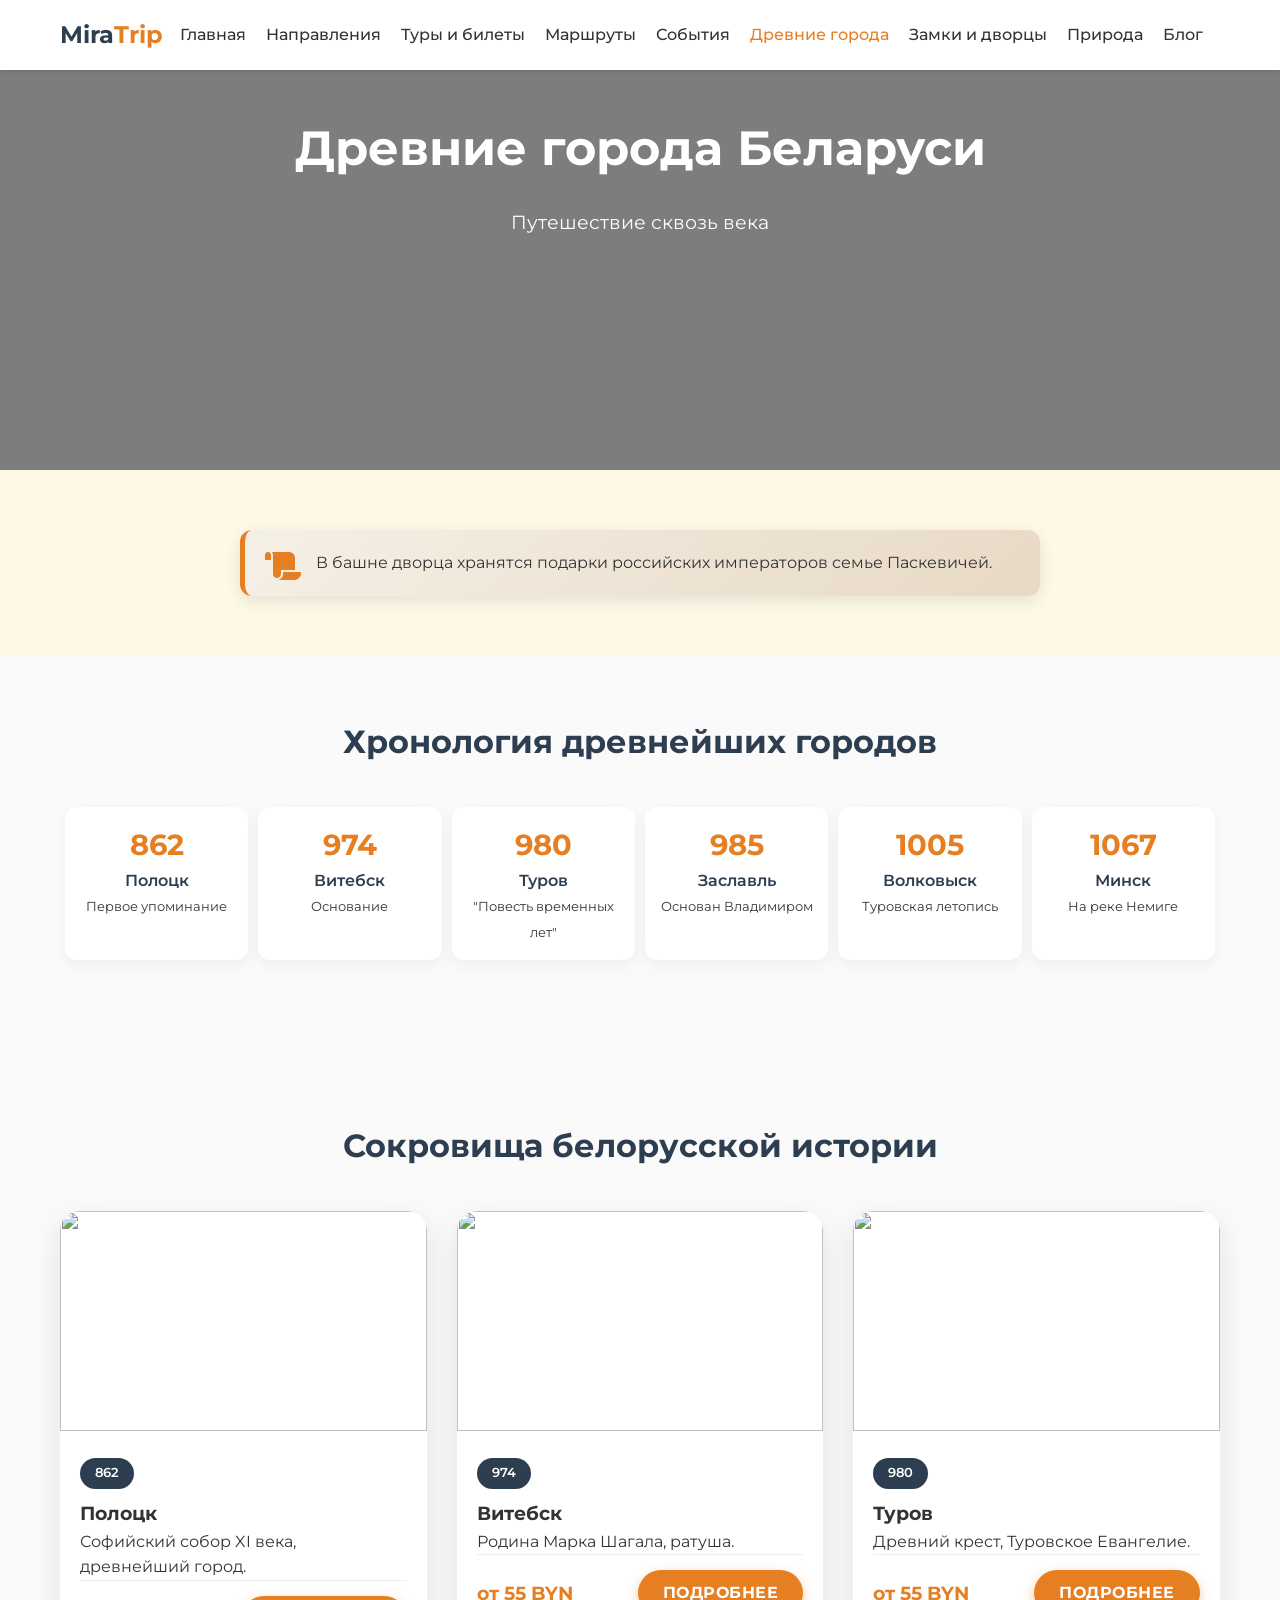
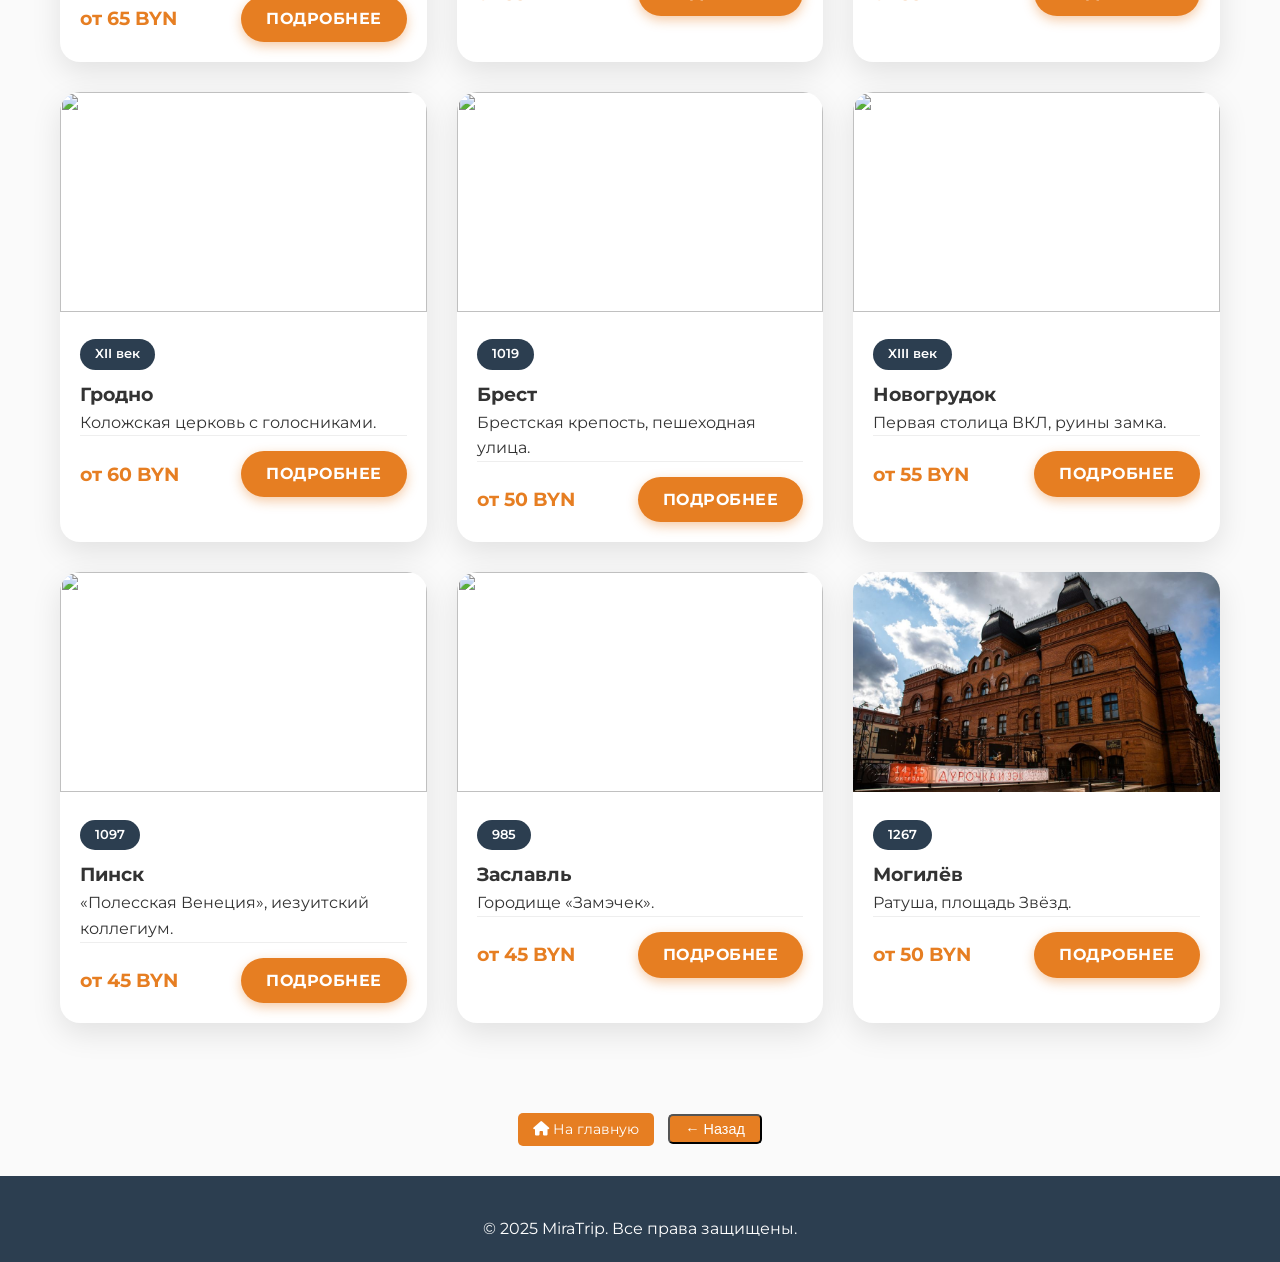
==== pages/ancient-cities.html @ 8f128252 "2 Запуск" ====
<!DOCTYPE html>
<html lang="ru">
<head>
    <meta charset="UTF-8">
    <meta name="viewport" content="width=device-width, initial-scale=1.0">
    <title>Древние города Беларуси | MiraTrip</title>
    <link rel="preconnect" href="https://fonts.googleapis.com">
    <link rel="preconnect" href="https://fonts.gstatic.com" crossorigin>
    <link href="https://fonts.googleapis.com/css2?family=Montserrat:wght@300;400;500;600;700&display=swap" rel="stylesheet">
    <link rel="stylesheet" href="https://cdnjs.cloudflare.com/ajax/libs/font-awesome/6.0.0-beta3/css/all.min.css">
    <link rel="stylesheet" href="../css/style.css">
    <style>
        .century-badge { display: inline-block; background: #2c3e50; color: #fff; padding: 5px 15px; border-radius: 30px; font-size: 0.8rem; font-weight: 600; margin-bottom: 10px; }
        .timeline { display: flex; flex-wrap: wrap; justify-content: space-between; margin: 40px 0; }
        .timeline-item { flex: 1; min-width: 150px; text-align: center; padding: 15px; background: #fff; border-radius: 12px; box-shadow: 0 5px 15px rgba(0,0,0,0.05); margin: 0 5px; }
        .timeline-year { font-size: 1.8rem; font-weight: 700; color: #e67e22; }
        .timeline-city { font-weight: 600; color: #2c3e50; }
        @media (max-width: 768px) { .timeline-item { margin-bottom: 10px; } }
    </style>
</head>
<body>
    <header class="header">
        <div class="container">
            <div class="header__inner">
                <div class="logo">Mira<span>Trip</span></div>
                <nav class="nav">
                    <ul class="nav__list">
                        <li><a href="../index.html" class="nav__link">Главная</a></li>
                        <li><a href="destinations.html" class="nav__link">Направления</a></li>
                        <li><a href="tours.html" class="nav__link">Туры и билеты</a></li>
                        <li><a href="routes.html" class="nav__link">Маршруты</a></li>
                        <li><a href="events.html" class="nav__link">События</a></li>
                        <li><a href="ancient-cities.html" class="nav__link active">Древние города</a></li>
                        <li><a href="castles.html" class="nav__link">Замки и дворцы</a></li>
                        <li><a href="nature.html" class="nav__link">Природа</a></li>
                        <li><a href="../blog.html" class="nav__link">Блог</a></li>
                    </ul>
                </nav>
                <div class="header__actions">
                    <button class="burger" id="burger">
                        <span></span><span></span><span></span>
                    </button>
                </div>
            </div>
        </div>
    </header>

    <section class="hero" style="background: linear-gradient(rgba(0,0,0,0.5), rgba(0,0,0,0.5)), url('../images/ancient-hero.jpg'); background-size: cover; height: 400px;">
        <div class="container">
            <div class="hero__content">
                <h1 class="hero__title">Древние города Беларуси</h1>
                <p class="hero__subtitle">Путешествие сквозь века</p>
            </div>
        </div>
    </section>

    <section class="section" style="background: #fef9e7;">
        <div class="container">
            <div class="fact-block" style="max-width: 800px; margin: 0 auto;">
                <i class="fas fa-scroll"></i>
                <p class="fact-text">Загрузка интересного факта...</p>
            </div>
        </div>
    </section>

    <section class="section">
        <div class="container">
            <h2 class="section__title">Хронология древнейших городов</h2>
            <div class="timeline">
                <div class="timeline-item"><div class="timeline-year">862</div><div class="timeline-city">Полоцк</div><small>Первое упоминание</small></div>
                <div class="timeline-item"><div class="timeline-year">974</div><div class="timeline-city">Витебск</div><small>Основание</small></div>
                <div class="timeline-item"><div class="timeline-year">980</div><div class="timeline-city">Туров</div><small>"Повесть временных лет"</small></div>
                <div class="timeline-item"><div class="timeline-year">985</div><div class="timeline-city">Заславль</div><small>Основан Владимиром</small></div>
                <div class="timeline-item"><div class="timeline-year">1005</div><div class="timeline-city">Волковыск</div><small>Туровская летопись</small></div>
                <div class="timeline-item"><div class="timeline-year">1067</div><div class="timeline-city">Минск</div><small>На реке Немиге</small></div>
            </div>
        </div>
    </section>

    <section class="section">
        <div class="container">
            <h2 class="section__title">Сокровища белорусской истории</h2>
            <div class="cards-grid">
                <div class="destination-card"><img src="../images/polotsk.jpg" class="card-img"><div class="card-content"><span class="century-badge">862</span><h3>Полоцк</h3><p>Софийский собор XI века, древнейший город.</p><div class="card-footer"><span class="card-price">от 65 BYN</span><a href="#" class="card-btn">Подробнее</a></div></div></div>
                <div class="destination-card"><img src="../images/vitebsk.jpg" class="card-img"><div class="card-content"><span class="century-badge">974</span><h3>Витебск</h3><p>Родина Марка Шагала, ратуша.</p><div class="card-footer"><span class="card-price">от 55 BYN</span><a href="#" class="card-btn">Подробнее</a></div></div></div>
                <div class="destination-card"><img src="../images/turov.jpg" class="card-img"><div class="card-content"><span class="century-badge">980</span><h3>Туров</h3><p>Древний крест, Туровское Евангелие.</p><div class="card-footer"><span class="card-price">от 55 BYN</span><a href="#" class="card-btn">Подробнее</a></div></div></div>
                <div class="destination-card"><img src="../images/grodno.jpg" class="card-img"><div class="card-content"><span class="century-badge">XII век</span><h3>Гродно</h3><p>Коложская церковь с голосниками.</p><div class="card-footer"><span class="card-price">от 60 BYN</span><a href="#" class="card-btn">Подробнее</a></div></div></div>
                <div class="destination-card"><img src="../images/brest.jpg" class="card-img"><div class="card-content"><span class="century-badge">1019</span><h3>Брест</h3><p>Брестская крепость, пешеходная улица.</p><div class="card-footer"><span class="card-price">от 50 BYN</span><a href="#" class="card-btn">Подробнее</a></div></div></div>
                <div class="destination-card"><img src="../images/novogrudok.jpg" class="card-img"><div class="card-content"><span class="century-badge">XIII век</span><h3>Новогрудок</h3><p>Первая столица ВКЛ, руины замка.</p><div class="card-footer"><span class="card-price">от 55 BYN</span><a href="#" class="card-btn">Подробнее</a></div></div></div>
                <div class="destination-card"><img src="../images/pinsk.jpg" class="card-img"><div class="card-content"><span class="century-badge">1097</span><h3>Пинск</h3><p>«Полесская Венеция», иезуитский коллегиум.</p><div class="card-footer"><span class="card-price">от 45 BYN</span><a href="#" class="card-btn">Подробнее</a></div></div></div>
                <div class="destination-card"><img src="../images/zaslavl.jpg" class="card-img"><div class="card-content"><span class="century-badge">985</span><h3>Заславль</h3><p>Городище «Замэчек».</p><div class="card-footer"><span class="card-price">от 45 BYN</span><a href="#" class="card-btn">Подробнее</a></div></div></div>
                <div class="destination-card"><img src="../images/mogilev.jpg" class="card-img"><div class="card-content"><span class="century-badge">1267</span><h3>Могилёв</h3><p>Ратуша, площадь Звёзд.</p><div class="card-footer"><span class="card-price">от 50 BYN</span><a href="#" class="card-btn">Подробнее</a></div></div></div>
            </div>
        </div>
    </section>

    <div class="back-nav">
        <a href="../index.html" class="btn btn--small"><i class="fas fa-home"></i> На главную</a>
        <button onclick="history.back()" class="btn btn--small">← Назад</button>
    </div>

    <footer class="footer">
        <div class="container">
            <p>© 2025 MiraTrip. Все права защищены.</p>
        </div>
    </footer>

    <script src="../js/main.js"></script>
</body>
</html>
---- css/style.css ----
* {
    margin: 0;
    padding: 0;
    box-sizing: border-box;
}

body {
    font-family: 'Montserrat', sans-serif;
    background: #fafafa;
    color: #333;
    line-height: 1.6;
}

.container {
    max-width: 1200px;
    margin: 0 auto;
    padding: 0 20px;
}

/* Шапка */
.header {
    background: #fff;
    box-shadow: 0 2px 5px rgba(0,0,0,0.1);
    position: sticky;
    top: 0;
    z-index: 100;
}

.header__inner {
    display: flex;
    align-items: center;
    justify-content: space-between;
    height: 70px;
}

.logo {
    position: relative;
    cursor: pointer;
    user-select: none;
    font-size: 1.5rem;
    font-weight: bold;
    color: #2c3e50;
    display: inline-block;
}
.logo span {
    color: #e67e22;
}

.logo.clicked::after {
    content: '\f072';
    font-family: 'Font Awesome 6 Free';
    font-weight: 900;
    position: absolute;
    left: 0;
    top: 50%;
    transform: translateY(-50%);
    color: #e67e22;
    font-size: 1.8rem;
    animation: flyThrough 2s ease-in-out forwards;
    pointer-events: none;
    z-index: 10;
}

@keyframes flyThrough {
    0% { left: 0; transform: translateY(-50%) scale(0); opacity: 0; }
    10% { transform: translateY(-50%) scale(1); opacity: 1; }
    90% { transform: translateY(-50%) scale(1); opacity: 1; }
    100% { left: 100%; transform: translateY(-50%) translateX(-100%) scale(0); opacity: 0; }
}

.nav__list {
    display: flex;
    list-style: none;
    gap: 20px;
}

.nav__link {
    text-decoration: none;
    color: #333;
    font-weight: 500;
    transition: color 0.3s;
}
.nav__link:hover,
.nav__link.active {
    color: #e67e22;
}

.burger {
    display: none;
    flex-direction: column;
    background: none;
    border: none;
    cursor: pointer;
}
.burger span {
    width: 25px;
    height: 3px;
    background: #333;
    margin: 3px 0;
}

.btn {
    display: inline-block;
    background: #e67e22;
    color: #fff;
    padding: 10px 20px;
    text-decoration: none;
    border-radius: 5px;
    transition: background 0.3s;
}
.btn:hover {
    background: #d35400;
}
.btn--small {
    padding: 5px 15px;
    font-size: 0.9rem;
}

/* Hero */
.hero__slider {
    min-height: 500px;
    height: auto;
    background-size: cover;
    background-position: center;
    display: flex;
    align-items: center;
    position: relative;
}
.hero__slider::before {
    content: '';
    position: absolute;
    top: 0;
    left: 0;
    width: 100%;
    height: 100%;
    background: rgba(0,0,0,0.3);
}
.hero__content {
    position: relative;
    z-index: 1;
    padding: 40px 20px;
    text-align: center;
    color: #fff;
}
.hero__title {
    font-family: 'Playfair Display', 'Montserrat', serif;
    font-size: 3rem;
    margin-bottom: 20px;
    font-weight: 700;
    color: #fff;
}
.hero__subtitle {
    font-size: 1.2rem;
    margin-bottom: 30px;
    color: #fff;
}

/* Форма поиска и подсказки */
.search-container {
    position: relative;
    max-width: 600px;
    margin: 0 auto;
}
.search-form {
    display: flex;
    flex-wrap: wrap;
    gap: 10px;
    justify-content: center;
}
.search-form__input {
    flex: 1 1 200px;
    padding: 12px 15px;
    border: none;
    border-radius: 5px;
    font-size: 1rem;
    outline: none;
    width: 100%;
}
.search-form__btn {
    padding: 12px 25px;
    background: #e67e22;
    color: #fff;
    border: none;
    border-radius: 5px;
    cursor: pointer;
    font-weight: 600;
    transition: background 0.3s;
    white-space: nowrap;
}
.search-form__btn:hover {
    background: #d35400;
}
.suggestions-box {
    position: absolute;
    top: 100%;
    left: 0;
    right: 0;
    background: white;
    border: 1px solid #ddd;
    border-radius: 0 0 5px 5px;
    box-shadow: 0 4px 8px rgba(0,0,0,0.1);
    z-index: 1000;
    max-height: 250px;
    overflow-y: auto;
    display: none;
}
.suggestions-box div {
    padding: 8px 12px;
    cursor: pointer;
    color: #333;
    font-size: 0.9rem;
    transition: background 0.2s;
    border-bottom: 1px solid #f0f0f0;
}
.suggestions-box div:last-child {
    border-bottom: none;
}
.suggestions-box div:hover {
    background: #e67e22;
    color: white;
}

/* Секции */
.section {
    padding: 60px 0;
}
.section--offers {
    background: #f9f9f9;
}
.section__title {
    text-align: center;
    margin-bottom: 40px;
    font-size: 2rem;
    color: #2c3e50;
}
.section__title span {
    color: #e67e22;
}
.price-note {
    font-size: 0.9rem;
    color: #7f8c8d;
    text-align: center;
    margin-top: 20px;
}

/* Сетка карточек */
.cards-grid {
    display: grid;
    grid-template-columns: repeat(auto-fit, minmax(300px, 1fr));
    gap: 30px;
    margin-top: 40px;
}

.destination-card {
    background: #fff;
    border-radius: 20px;
    overflow: hidden;
    box-shadow: 0 10px 30px rgba(0,0,0,0.1);
    transition: transform 0.3s ease, box-shadow 0.3s ease;
    text-decoration: none;
    color: inherit;
    display: block;
}
.destination-card:hover {
    transform: translateY(-10px);
    box-shadow: 0 20px 40px rgba(0,0,0,0.2);
}
.card-img {
    width: 100%;
    height: 220px;
    object-fit: cover;
    transition: transform 0.5s ease;
}
.destination-card:hover .card-img {
    transform: scale(1.05);
}
.card-content {
    padding: 20px;
}
.card-title {
    font-size: 1.5rem;
    font-weight: 600;
    margin-bottom: 8px;
    color: #2c3e50;
}
.card-location {
    display: flex;
    align-items: center;
    gap: 5px;
    color: #7f8c8d;
    font-size: 0.9rem;
    margin-bottom: 12px;
}
.card-location i {
    color: #e67e22;
}
.card-desc {
    color: #555;
    font-size: 0.95rem;
    margin-bottom: 15px;
}
.card-footer {
    display: flex;
    justify-content: space-between;
    align-items: center;
    border-top: 1px solid #eee;
    padding-top: 15px;
}
.card-price {
    font-weight: 700;
    color: #e67e22;
    font-size: 1.2rem;
}
.card-btn {
    background: #e67e22;
    color: #fff;
    padding: 8px 20px;
    border-radius: 30px;
    transition: background 0.3s;
    text-decoration: none;
    display: inline-block;
}
.card-btn:hover {
    background: #d35400;
}

/* Карточка тура / спецпредложения (Tour Card) */
.tour-card {
    background: linear-gradient(145deg, #ffffff, #f5f5f5);
    border-radius: 24px;
    padding: 20px;
    box-shadow: 0 15px 35px rgba(0,0,0,0.1);
    transition: all 0.3s ease;
    position: relative;
    overflow: hidden;
}
.tour-card::before {
    content: '';
    position: absolute;
    top: 0;
    left: 0;
    width: 100%;
    height: 5px;
    background: linear-gradient(90deg, #e67e22, #f39c12);
}
.tour-card:hover {
    transform: scale(1.02);
    box-shadow: 0 25px 50px rgba(230,126,34,0.2);
}
.tour-badge {
    position: absolute;
    top: 20px;
    right: 20px;
    background: #e67e22;
    color: #fff;
    padding: 5px 15px;
    border-radius: 30px;
    font-size: 0.8rem;
    font-weight: 600;
    text-transform: uppercase;
}
.tour-img {
    width: 100%;
    height: 180px;
    object-fit: cover;
    border-radius: 16px;
    margin-bottom: 15px;
}
.tour-title {
    font-size: 1.3rem;
    font-weight: 600;
    margin-bottom: 10px;
    color: #2c3e50;
    padding-right: 60px;
}
.tour-meta {
    display: flex;
    gap: 15px;
    margin-bottom: 15px;
    color: #7f8c8d;
    font-size: 0.9rem;
    flex-wrap: wrap;
}
.tour-meta i {
    color: #e67e22;
    margin-right: 5px;
}
.tour-price-block {
    display: flex;
    align-items: baseline;
    gap: 10px;
    margin-bottom: 20px;
    flex-wrap: wrap;
}
.tour-price-old {
    color: #bdc3c7;
    text-decoration: line-through;
    font-size: 1rem;
}
.tour-price-new {
    color: #e67e22;
    font-size: 1.8rem;
    font-weight: 700;
    line-height: 1;
}
.tour-price-new small {
    font-size: 0.9rem;
    font-weight: 400;
    color: #7f8c8d;
}
.tour-btn {
    display: block;
    width: 100%;
    background: #2c3e50;
    color: #fff;
    text-align: center;
    padding: 12px;
    border-radius: 12px;
    text-decoration: none;
    font-weight: 600;
    transition: background 0.3s;
}
.tour-btn:hover {
    background: #1a2632;
}

/* Карточка события (Event Card) */
.event-card {
    display: flex;
    align-items: center;
    background: #fff;
    border-radius: 16px;
    padding: 20px;
    margin-bottom: 15px;
    box-shadow: 0 5px 20px rgba(0,0,0,0.05);
    transition: box-shadow 0.3s;
    border-left: 5px solid #e67e22;
}
.event-card:hover {
    box-shadow: 0 10px 30px rgba(230,126,34,0.15);
}
.event-date {
    background: #e67e22;
    color: #fff;
    min-width: 80px;
    height: 80px;
    border-radius: 12px;
    display: flex;
    flex-direction: column;
    align-items: center;
    justify-content: center;
    margin-right: 20px;
    font-weight: 700;
    line-height: 1.2;
    text-transform: uppercase;
}
.event-date .day {
    font-size: 2rem;
}
.event-date .month {
    font-size: 1rem;
    opacity: 0.9;
}
.event-info {
    flex: 1;
}
.event-info h4 {
    font-size: 1.2rem;
    margin-bottom: 5px;
    color: #2c3e50;
}
.event-info p {
    color: #7f8c8d;
    font-size: 0.9rem;
    margin-bottom: 5px;
}
.event-info p i {
    color: #e67e22;
    width: 20px;
}
.event-link {
    color: #e67e22;
    text-decoration: none;
    font-weight: 600;
    display: inline-flex;
    align-items: center;
    gap: 5px;
    transition: gap 0.3s;
}
.event-link:hover {
    gap: 10px;
}

/* Блок фактов */
.fact-block {
    background: linear-gradient(135deg, #f5f0e6, #e8d9c5);
    border-left: 5px solid #e67e22;
    padding: 20px;
    border-radius: 12px;
    margin: 20px 0;
    box-shadow: 0 5px 15px rgba(0,0,0,0.1);
    transition: opacity 0.5s;
}
.fact-block i {
    color: #e67e22;
    font-size: 2rem;
    margin-right: 15px;
    float: left;
}
.fact-block.fade-out { opacity: 0; }
.fact-block.fade-in { opacity: 1; }

/* Слайдер (Swiper) */
.swiper {
    width: 100%;
    height: 400px;
    border-radius: 20px;
    overflow: hidden;
    box-shadow: 0 15px 35px rgba(0,0,0,0.1);
}
.swiper-slide img {
    width: 100%;
    height: 100%;
    object-fit: cover;
}
.swiper-pagination-bullet-active {
    background: #e67e22;
}
.swiper-button-next, .swiper-button-prev {
    color: #e67e22;
}

/* НОВЫЙ БЛОК: Отзывы */
.testimonials-grid {
    display: grid;
    grid-template-columns: repeat(auto-fit, minmax(280px, 1fr));
    gap: 30px;
    margin-top: 30px;
}
.testimonial-card {
    background: #fff;
    border-radius: 20px;
    padding: 30px 20px;
    box-shadow: 0 10px 30px rgba(0,0,0,0.1);
    transition: transform 0.3s, box-shadow 0.3s;
}
.testimonial-card:hover {
    transform: translateY(-5px);
    box-shadow: 0 20px 40px rgba(0,0,0,0.15);
}
.testimonial-content {
    position: relative;
    margin-bottom: 20px;
}
.testimonial-content i {
    color: #e67e22;
    font-size: 2rem;
    opacity: 0.3;
    position: absolute;
    top: -10px;
    left: -10px;
}
.testimonial-content p {
    font-style: italic;
    color: #555;
    line-height: 1.6;
    padding-left: 20px;
}
.testimonial-author span {
    font-weight: 600;
    color: #2c3e50;
    display: block;
    text-align: right;
}

/* НОВЫЙ БЛОК: Преимущества */
.benefits-grid {
    display: grid;
    grid-template-columns: repeat(auto-fit, minmax(240px, 1fr));
    gap: 30px;
    margin-top: 30px;
}
.benefit-card {
    background: #fff;
    border-radius: 20px;
    padding: 30px 20px;
    text-align: center;
    box-shadow: 0 10px 30px rgba(0,0,0,0.1);
    transition: transform 0.3s, box-shadow 0.3s;
}
.benefit-card:hover {
    transform: translateY(-5px);
    box-shadow: 0 20px 40px rgba(0,0,0,0.15);
}
.benefit-icon {
    font-size: 3.5rem;
    margin-bottom: 20px;
}
.benefit-title {
    font-size: 1.3rem;
    font-weight: 600;
    margin-bottom: 10px;
    color: #2c3e50;
}
.benefit-description {
    color: #7f8c8d;
    font-size: 0.95rem;
}

/* НОВЫЙ БЛОК: FAQ */
.faq-grid {
    max-width: 800px;
    margin: 0 auto;
}
.faq-item {
    background: #fff;
    border-radius: 16px;
    padding: 20px;
    margin-bottom: 15px;
    box-shadow: 0 5px 20px rgba(0,0,0,0.05);
    transition: box-shadow 0.3s;
}
.faq-item:hover {
    box-shadow: 0 10px 30px rgba(0,0,0,0.1);
}
.faq-question {
    font-size: 1.2rem;
    font-weight: 600;
    margin-bottom: 10px;
    color: #2c3e50;
}
.faq-answer {
    color: #555;
    line-height: 1.6;
}

/* НОВЫЙ БЛОК: Контакты */
.contact {
    background: linear-gradient(135deg, #2c3e50, #1a2632);
    color: #fff;
    text-align: center;
    padding: 60px 0;
}
.contact .section__title {
    color: #fff;
}
.contact-text {
    font-size: 1.2rem;
    margin-top: 20px;
}
.contact-text a {
    color: #e67e22;
    text-decoration: none;
    font-weight: 600;
}
.contact-text a:hover {
    text-decoration: underline;
}

/* Кнопки навигации */
.back-nav {
    text-align: center;
    margin: 30px 0;
}
.back-nav .btn {
    margin: 0 5px;
}

/* Футер */
.footer {
    background: #2c3e50;
    color: #fff;
    padding: 40px 0 20px;
    text-align: center;
}
.trust-icons {
    display: flex;
    flex-wrap: wrap;
    justify-content: center;
    gap: 30px;
    margin-bottom: 30px;
}
.trust-item {
    font-size: 0.9rem;
    color: #b0c4de;
    display: flex;
    align-items: center;
    gap: 8px;
}
.trust-item i {
    color: #e67e22;
    font-size: 1.2rem;
}
.disclaimer {
    font-size: 0.9rem;
    color: #b0c4de;
    max-width: 700px;
    margin: 0 auto 20px;
    line-height: 1.5;
}
.footer-copy {
    font-size: 0.8rem;
    color: #7f8fa6;
}

/* Мобильная адаптация */
@media (max-width: 768px) {
    .nav {
        position: fixed;
        top: 70px;
        left: -100%;
        width: 100%;
        height: calc(100vh - 70px);
        background: #fff;
        transition: left 0.3s;
    }
    .nav.active {
        left: 0;
    }
    .nav__list {
        flex-direction: column;
        align-items: center;
        padding-top: 30px;
    }
    .burger {
        display: flex;
    }
    .event-card {
        flex-direction: column;
        align-items: flex-start;
        text-align: left;
    }
    .event-date {
        margin-bottom: 15px;
        margin-right: 0;
    }
    .tour-title {
        padding-right: 0;
    }
    .tour-badge {
        position: static;
        display: inline-block;
        margin-bottom: 10px;
    }
    .swiper {
        height: 250px;
    }

    /* Компактная форма поиска */
    .hero__content {
        padding: 20px 10px;
    }
    .search-container {
        max-width: 260px !important;
        margin: 0 auto !important;
    }
    .search-form {
        flex-direction: column;
        gap: 5px !important;
    }
    .search-form__input,
    .search-form__btn {
        width: 100% !important;
        padding: 8px 12px !important;
        font-size: 0.9rem !important;
        height: 38px !important;
    }
    .hero__title {
        font-size: 2rem !important;
        margin-bottom: 5px !important;
        line-height: 1.2 !important;
    }
    .hero__subtitle {
        font-size: 1rem !important;
        margin-bottom: 10px !important;
    }

    .cards-grid {
        gap: 15px;
    }
    .destination-card .card-content {
        padding: 15px;
    }
    .destination-card .card-title {
        font-size: 1.3rem;
    }
    .testimonials-grid,
    .benefits-grid {
        gap: 20px;
    }
    .trust-icons {
        gap: 15px;
    }
}

@media (max-width: 480px) {
    .hero__title {
        font-size: 1.6rem !important;
    }
    .hero__subtitle {
        font-size: 0.9rem !important;
    }
    .search-container {
        max-width: 220px !important;
    }
    .search-form__input,
    .search-form__btn {
        padding: 6px 10px !important;
        font-size: 0.85rem !important;
        height: 34px !important;
    }
    .section__title {
        font-size: 1.5rem;
    }
}

/* Стили для рейтингов */
.card-rating {
    display: flex;
    align-items: center;
    gap: 8px;
    margin: 10px 0;
}
.stars {
    color: #f1c40f;
    font-size: 1rem;
    letter-spacing: 2px;
}
.reviews {
    color: #7f8c8d;
    font-size: 0.85rem;
}

/* Усиление кнопок */
.card-btn, .cta-button, .tour-btn {
    background: #e67e22 !important;
    color: white !important;
    padding: 10px 25px !important;
    border-radius: 30px !important;
    font-weight: 700 !important;
    text-transform: uppercase !important;
    letter-spacing: 0.5px !important;
    box-shadow: 0 4px 12px rgba(230,126,34,0.4) !important;
    transition: all 0.3s !important;
    border: none !important;
}
.card-btn:hover, .cta-button:hover, .tour-btn:hover {
    background: #d35400 !important;
    box-shadow: 0 6px 16px rgba(230,126,34,0.6) !important;
    transform: translateY(-2px) !important;
}

/* Стиль для даты в статьях */
.article-date {
    color: #7f8c8d;
    margin-bottom: 20px;
    font-style: italic;
}

/* Жёсткая фиксация ширины формы поиска на мобильных */
@media (max-width: 768px) {
    .hero__content .search-container {
        max-width: 280px !important;
        width: 100% !important;
        margin-left: auto !important;
        margin-right: auto !important;
        padding: 0 !important;
    }
    .hero__content .search-form {
        flex-direction: column !important;
        gap: 5px !important;
    }
    .hero__content .search-form__input,
    .hero__content .search-form__btn {
        width: 100% !important;
        padding: 8px 12px !important;
        font-size: 0.9rem !important;
        box-sizing: border-box !important;
        border-radius: 5px !important;
    }
    .hero__content .search-form__btn {
        background: #e67e22 !important;
        color: #fff !important;
        font-weight: 600 !important;
    }
    /* Убираем возможные лишние отступы у родительских контейнеров */
    .hero__content {
        padding-left: 10px !important;
        padding-right: 10px !important;
    }
}

/* Для очень маленьких экранов (iPhone SE, Galaxy Fold) */
@media (max-width: 480px) {
    .hero__content .search-container {
        max-width: 220px !important;
    }
    .hero__content .search-form__input,
    .hero__content .search-form__btn {
        padding: 6px 10px !important;
        font-size: 0.85rem !important;
    }
}
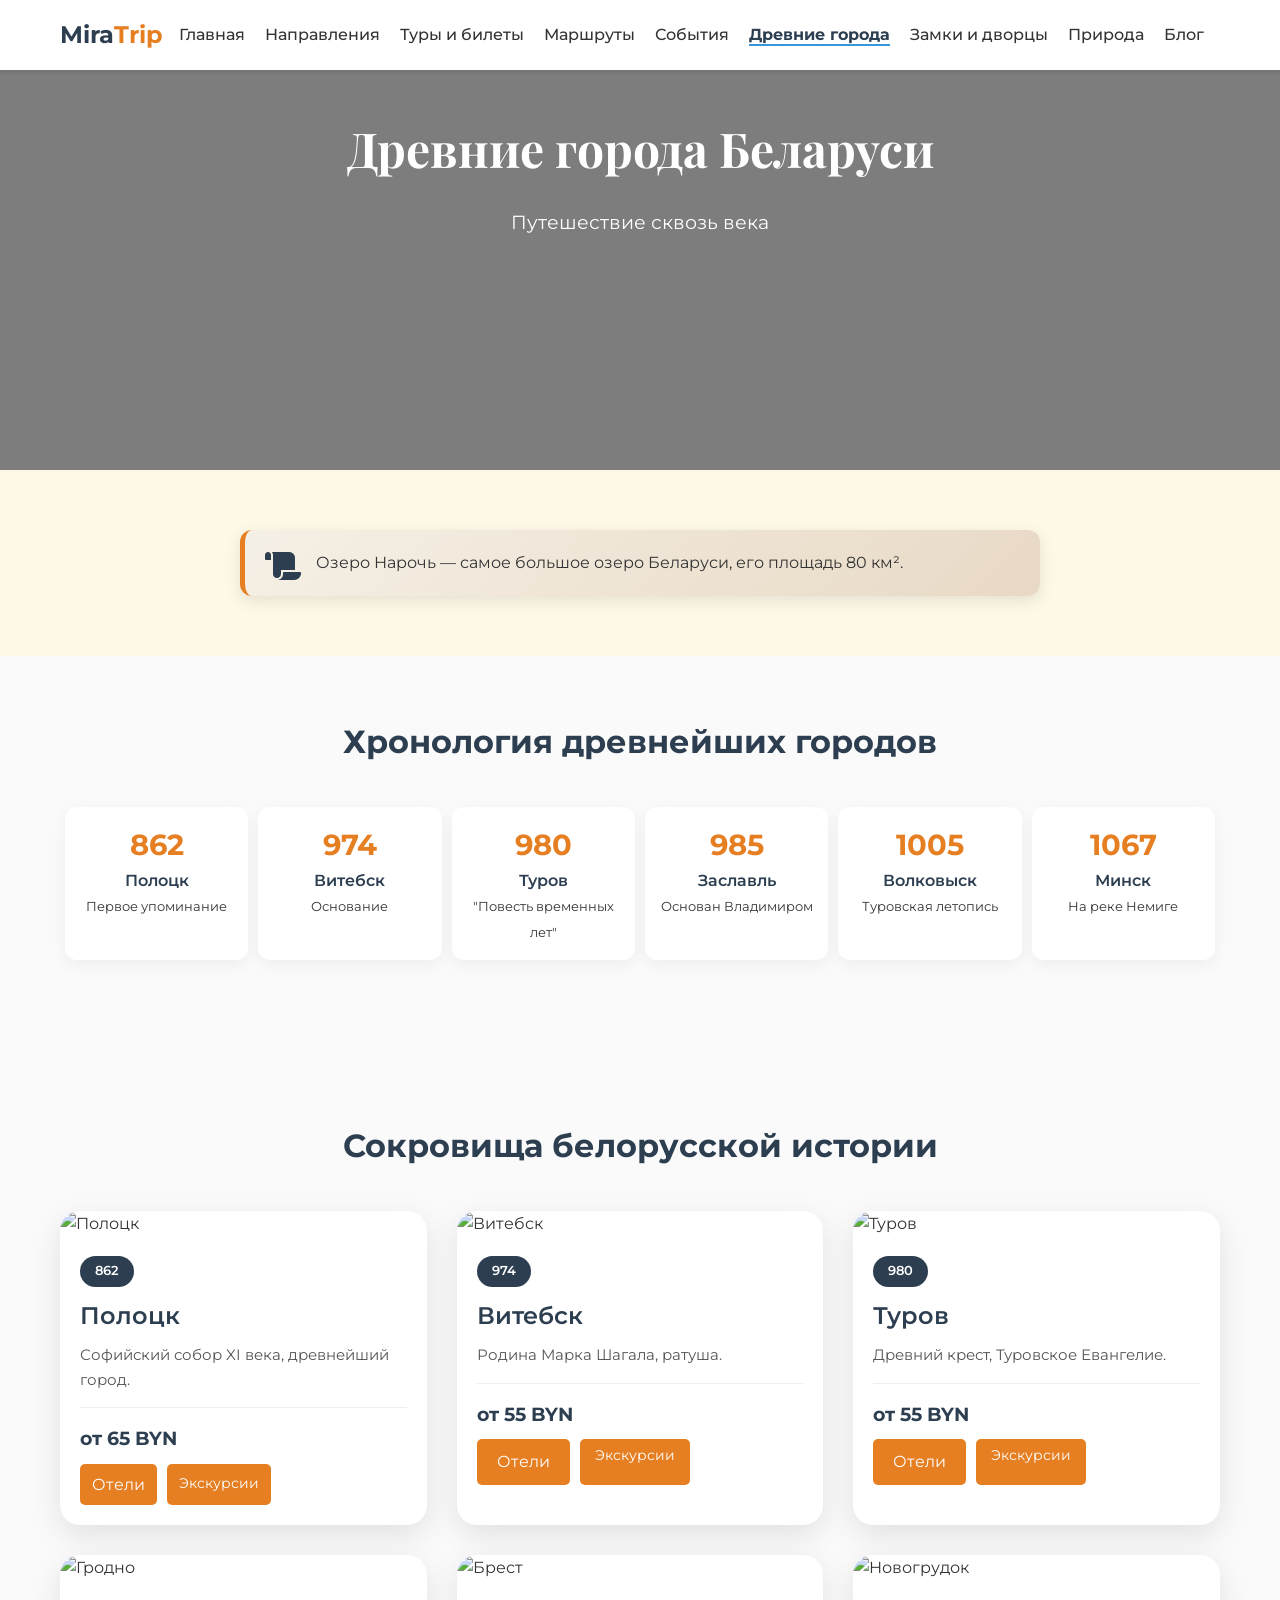
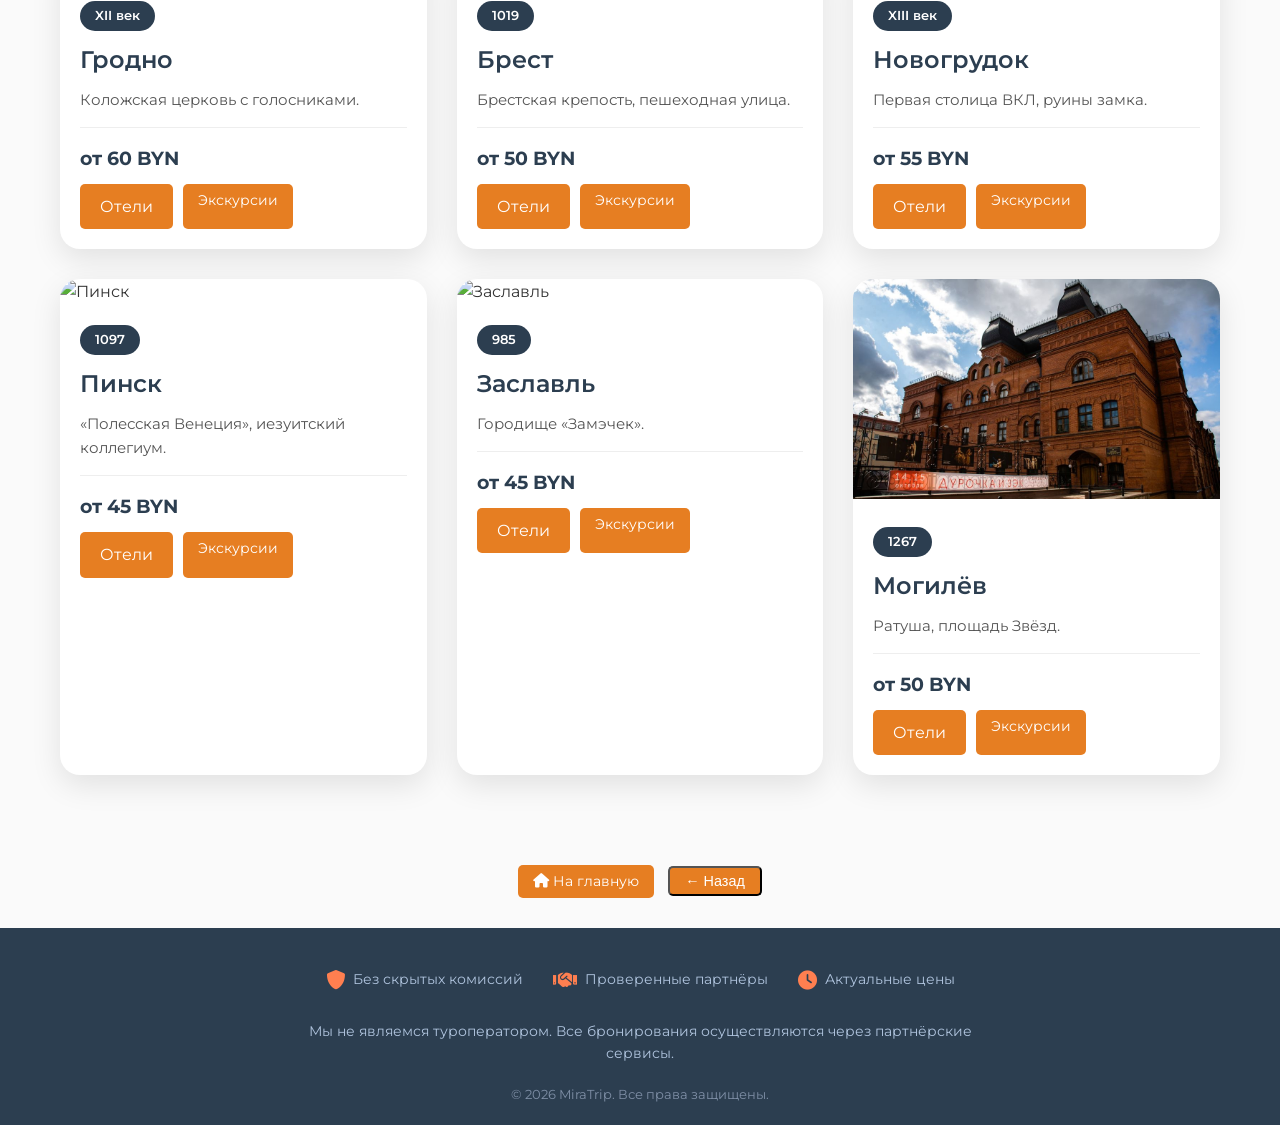
==== commit fb3c26a1: "Обнова" ====
--- a/pages/ancient-cities.html
+++ b/pages/ancient-cities.html
@@ -6,16 +6,57 @@
     <title>Древние города Беларуси | MiraTrip</title>
     <link rel="preconnect" href="https://fonts.googleapis.com">
     <link rel="preconnect" href="https://fonts.gstatic.com" crossorigin>
-    <link href="https://fonts.googleapis.com/css2?family=Montserrat:wght@300;400;500;600;700&display=swap" rel="stylesheet">
+    <link href="https://fonts.googleapis.com/css2?family=Montserrat:wght@300;400;500;600;700&family=Playfair+Display:wght@700&display=swap" rel="stylesheet">
     <link rel="stylesheet" href="https://cdnjs.cloudflare.com/ajax/libs/font-awesome/6.0.0-beta3/css/all.min.css">
     <link rel="stylesheet" href="../css/style.css">
     <style>
-        .century-badge { display: inline-block; background: #2c3e50; color: #fff; padding: 5px 15px; border-radius: 30px; font-size: 0.8rem; font-weight: 600; margin-bottom: 10px; }
-        .timeline { display: flex; flex-wrap: wrap; justify-content: space-between; margin: 40px 0; }
-        .timeline-item { flex: 1; min-width: 150px; text-align: center; padding: 15px; background: #fff; border-radius: 12px; box-shadow: 0 5px 15px rgba(0,0,0,0.05); margin: 0 5px; }
-        .timeline-year { font-size: 1.8rem; font-weight: 700; color: #e67e22; }
-        .timeline-city { font-weight: 600; color: #2c3e50; }
-        @media (max-width: 768px) { .timeline-item { margin-bottom: 10px; } }
+        .century-badge {
+            display: inline-block;
+            background: #2c3e50;
+            color: #fff;
+            padding: 5px 15px;
+            border-radius: 30px;
+            font-size: 0.8rem;
+            font-weight: 600;
+            margin-bottom: 10px;
+        }
+        .timeline {
+            display: flex;
+            flex-wrap: wrap;
+            justify-content: space-between;
+            margin: 40px 0;
+        }
+        .timeline-item {
+            flex: 1;
+            min-width: 150px;
+            text-align: center;
+            padding: 15px;
+            background: #fff;
+            border-radius: 12px;
+            box-shadow: 0 5px 15px rgba(0,0,0,0.05);
+            margin: 0 5px;
+        }
+        .timeline-year {
+            font-size: 1.8rem;
+            font-weight: 700;
+            color: #e67e22;
+        }
+        .timeline-city {
+            font-weight: 600;
+            color: #2c3e50;
+        }
+        .city-card .card-footer {
+            flex-direction: column;
+            align-items: stretch;
+            gap: 10px;
+        }
+        .city-actions {
+            display: flex;
+            gap: 10px;
+        }
+        @media (max-width: 768px) {
+            .timeline-item { margin-bottom: 10px; }
+        }
     </style>
 </head>
 <body>
@@ -81,15 +122,150 @@
         <div class="container">
             <h2 class="section__title">Сокровища белорусской истории</h2>
             <div class="cards-grid">
-                <div class="destination-card"><img src="../images/polotsk.jpg" class="card-img"><div class="card-content"><span class="century-badge">862</span><h3>Полоцк</h3><p>Софийский собор XI века, древнейший город.</p><div class="card-footer"><span class="card-price">от 65 BYN</span><a href="#" class="card-btn">Подробнее</a></div></div></div>
-                <div class="destination-card"><img src="../images/vitebsk.jpg" class="card-img"><div class="card-content"><span class="century-badge">974</span><h3>Витебск</h3><p>Родина Марка Шагала, ратуша.</p><div class="card-footer"><span class="card-price">от 55 BYN</span><a href="#" class="card-btn">Подробнее</a></div></div></div>
-                <div class="destination-card"><img src="../images/turov.jpg" class="card-img"><div class="card-content"><span class="century-badge">980</span><h3>Туров</h3><p>Древний крест, Туровское Евангелие.</p><div class="card-footer"><span class="card-price">от 55 BYN</span><a href="#" class="card-btn">Подробнее</a></div></div></div>
-                <div class="destination-card"><img src="../images/grodno.jpg" class="card-img"><div class="card-content"><span class="century-badge">XII век</span><h3>Гродно</h3><p>Коложская церковь с голосниками.</p><div class="card-footer"><span class="card-price">от 60 BYN</span><a href="#" class="card-btn">Подробнее</a></div></div></div>
-                <div class="destination-card"><img src="../images/brest.jpg" class="card-img"><div class="card-content"><span class="century-badge">1019</span><h3>Брест</h3><p>Брестская крепость, пешеходная улица.</p><div class="card-footer"><span class="card-price">от 50 BYN</span><a href="#" class="card-btn">Подробнее</a></div></div></div>
-                <div class="destination-card"><img src="../images/novogrudok.jpg" class="card-img"><div class="card-content"><span class="century-badge">XIII век</span><h3>Новогрудок</h3><p>Первая столица ВКЛ, руины замка.</p><div class="card-footer"><span class="card-price">от 55 BYN</span><a href="#" class="card-btn">Подробнее</a></div></div></div>
-                <div class="destination-card"><img src="../images/pinsk.jpg" class="card-img"><div class="card-content"><span class="century-badge">1097</span><h3>Пинск</h3><p>«Полесская Венеция», иезуитский коллегиум.</p><div class="card-footer"><span class="card-price">от 45 BYN</span><a href="#" class="card-btn">Подробнее</a></div></div></div>
-                <div class="destination-card"><img src="../images/zaslavl.jpg" class="card-img"><div class="card-content"><span class="century-badge">985</span><h3>Заславль</h3><p>Городище «Замэчек».</p><div class="card-footer"><span class="card-price">от 45 BYN</span><a href="#" class="card-btn">Подробнее</a></div></div></div>
-                <div class="destination-card"><img src="../images/mogilev.jpg" class="card-img"><div class="card-content"><span class="century-badge">1267</span><h3>Могилёв</h3><p>Ратуша, площадь Звёзд.</p><div class="card-footer"><span class="card-price">от 50 BYN</span><a href="#" class="card-btn">Подробнее</a></div></div></div>
+                <!-- Полоцк -->
+                <div class="destination-card city-card">
+                    <img src="../images/polotsk.jpg" class="card-img" alt="Полоцк">
+                    <div class="card-content">
+                        <span class="century-badge">862</span>
+                        <h3 class="card-title">Полоцк</h3>
+                        <p class="card-desc">Софийский собор XI века, древнейший город.</p>
+                        <div class="card-footer">
+                            <span class="card-price">от 65 BYN</span>
+                            <div class="city-actions">
+                                <a href="https://www.booking.com/searchresults.ru.html?ss=Полоцк&aid=704140&subid=polotsk_hotels" target="_blank" class="btn" style="padding: 8px 12px;">Отели</a>
+                                <a href="https://sputnik8.com/ru/search?q=Полоцк&marker=704140&subid=polotsk_excursions" target="_blank" class="btn btn--small" style="padding: 8px 12px;">Экскурсии</a>
+                            </div>
+                        </div>
+                    </div>
+                </div>
+                <!-- Витебск -->
+                <div class="destination-card city-card">
+                    <img src="../images/vitebsk.jpg" class="card-img" alt="Витебск">
+                    <div class="card-content">
+                        <span class="century-badge">974</span>
+                        <h3 class="card-title">Витебск</h3>
+                        <p class="card-desc">Родина Марка Шагала, ратуша.</p>
+                        <div class="card-footer">
+                            <span class="card-price">от 55 BYN</span>
+                            <div class="city-actions">
+                                <a href="https://www.booking.com/searchresults.ru.html?ss=Витебск&aid=704140&subid=vitebsk_hotels" target="_blank" class="btn">Отели</a>
+                                <a href="https://sputnik8.com/ru/search?q=Витебск&marker=704140&subid=vitebsk_excursions" target="_blank" class="btn btn--small">Экскурсии</a>
+                            </div>
+                        </div>
+                    </div>
+                </div>
+                <!-- Туров -->
+                <div class="destination-card city-card">
+                    <img src="../images/turov.jpg" class="card-img" alt="Туров">
+                    <div class="card-content">
+                        <span class="century-badge">980</span>
+                        <h3 class="card-title">Туров</h3>
+                        <p class="card-desc">Древний крест, Туровское Евангелие.</p>
+                        <div class="card-footer">
+                            <span class="card-price">от 55 BYN</span>
+                            <div class="city-actions">
+                                <a href="https://www.booking.com/searchresults.ru.html?ss=Туров&aid=704140&subid=turov_hotels" target="_blank" class="btn">Отели</a>
+                                <a href="https://sputnik8.com/ru/search?q=Туров&marker=704140&subid=turov_excursions" target="_blank" class="btn btn--small">Экскурсии</a>
+                            </div>
+                        </div>
+                    </div>
+                </div>
+                <!-- Гродно -->
+                <div class="destination-card city-card">
+                    <img src="../images/grodno.jpg" class="card-img" alt="Гродно">
+                    <div class="card-content">
+                        <span class="century-badge">XII век</span>
+                        <h3 class="card-title">Гродно</h3>
+                        <p class="card-desc">Коложская церковь с голосниками.</p>
+                        <div class="card-footer">
+                            <span class="card-price">от 60 BYN</span>
+                            <div class="city-actions">
+                                <a href="https://www.booking.com/searchresults.ru.html?ss=Гродно&aid=704140&subid=grodno_hotels" target="_blank" class="btn">Отели</a>
+                                <a href="https://sputnik8.com/ru/search?q=Гродно&marker=704140&subid=grodno_excursions" target="_blank" class="btn btn--small">Экскурсии</a>
+                            </div>
+                        </div>
+                    </div>
+                </div>
+                <!-- Брест -->
+                <div class="destination-card city-card">
+                    <img src="../images/brest.jpg" class="card-img" alt="Брест">
+                    <div class="card-content">
+                        <span class="century-badge">1019</span>
+                        <h3 class="card-title">Брест</h3>
+                        <p class="card-desc">Брестская крепость, пешеходная улица.</p>
+                        <div class="card-footer">
+                            <span class="card-price">от 50 BYN</span>
+                            <div class="city-actions">
+                                <a href="https://www.booking.com/searchresults.ru.html?ss=Брест&aid=704140&subid=brest_hotels" target="_blank" class="btn">Отели</a>
+                                <a href="https://sputnik8.com/ru/search?q=Брест&marker=704140&subid=brest_excursions" target="_blank" class="btn btn--small">Экскурсии</a>
+                            </div>
+                        </div>
+                    </div>
+                </div>
+                <!-- Новогрудок -->
+                <div class="destination-card city-card">
+                    <img src="../images/novogrudok.jpg" class="card-img" alt="Новогрудок">
+                    <div class="card-content">
+                        <span class="century-badge">XIII век</span>
+                        <h3 class="card-title">Новогрудок</h3>
+                        <p class="card-desc">Первая столица ВКЛ, руины замка.</p>
+                        <div class="card-footer">
+                            <span class="card-price">от 55 BYN</span>
+                            <div class="city-actions">
+                                <a href="https://www.booking.com/searchresults.ru.html?ss=Новогрудок&aid=704140&subid=novogrudok_hotels" target="_blank" class="btn">Отели</a>
+                                <a href="https://sputnik8.com/ru/search?q=Новогрудок&marker=704140&subid=novogrudok_excursions" target="_blank" class="btn btn--small">Экскурсии</a>
+                            </div>
+                        </div>
+                    </div>
+                </div>
+                <!-- Пинск -->
+                <div class="destination-card city-card">
+                    <img src="../images/pinsk.jpg" class="card-img" alt="Пинск">
+                    <div class="card-content">
+                        <span class="century-badge">1097</span>
+                        <h3 class="card-title">Пинск</h3>
+                        <p class="card-desc">«Полесская Венеция», иезуитский коллегиум.</p>
+                        <div class="card-footer">
+                            <span class="card-price">от 45 BYN</span>
+                            <div class="city-actions">
+                                <a href="https://www.booking.com/searchresults.ru.html?ss=Пинск&aid=704140&subid=pinsk_hotels" target="_blank" class="btn">Отели</a>
+                                <a href="https://sputnik8.com/ru/search?q=Пинск&marker=704140&subid=pinsk_excursions" target="_blank" class="btn btn--small">Экскурсии</a>
+                            </div>
+                        </div>
+                    </div>
+                </div>
+                <!-- Заславль -->
+                <div class="destination-card city-card">
+                    <img src="../images/zaslavl.jpg" class="card-img" alt="Заславль">
+                    <div class="card-content">
+                        <span class="century-badge">985</span>
+                        <h3 class="card-title">Заславль</h3>
+                        <p class="card-desc">Городище «Замэчек».</p>
+                        <div class="card-footer">
+                            <span class="card-price">от 45 BYN</span>
+                            <div class="city-actions">
+                                <a href="https://www.booking.com/searchresults.ru.html?ss=Заславль&aid=704140&subid=zaslavl_hotels" target="_blank" class="btn">Отели</a>
+                                <a href="https://sputnik8.com/ru/search?q=Заславль&marker=704140&subid=zaslavl_excursions" target="_blank" class="btn btn--small">Экскурсии</a>
+                            </div>
+                        </div>
+                    </div>
+                </div>
+                <!-- Могилёв -->
+                <div class="destination-card city-card">
+                    <img src="../images/mogilev.jpg" class="card-img" alt="Могилёв">
+                    <div class="card-content">
+                        <span class="century-badge">1267</span>
+                        <h3 class="card-title">Могилёв</h3>
+                        <p class="card-desc">Ратуша, площадь Звёзд.</p>
+                        <div class="card-footer">
+                            <span class="card-price">от 50 BYN</span>
+                            <div class="city-actions">
+                                <a href="https://www.booking.com/searchresults.ru.html?ss=Могилёв&aid=704140&subid=mogilev_hotels" target="_blank" class="btn">Отели</a>
+                                <a href="https://sputnik8.com/ru/search?q=Могилёв&marker=704140&subid=mogilev_excursions" target="_blank" class="btn btn--small">Экскурсии</a>
+                            </div>
+                        </div>
+                    </div>
+                </div>
             </div>
         </div>
     </section>
@@ -101,7 +277,13 @@
 
     <footer class="footer">
         <div class="container">
-            <p>© 2025 MiraTrip. Все права защищены.</p>
+            <div class="trust-icons">
+                <span class="trust-item"><i class="fas fa-shield-alt"></i> Без скрытых комиссий</span>
+                <span class="trust-item"><i class="fas fa-handshake"></i> Проверенные партнёры</span>
+                <span class="trust-item"><i class="fas fa-clock"></i> Актуальные цены</span>
+            </div>
+            <p class="disclaimer">Мы не являемся туроператором. Все бронирования осуществляются через партнёрские сервисы.</p>
+            <p class="footer-copy">© 2026 MiraTrip. Все права защищены.</p>
         </div>
     </footer>
 
--- a/css/style.css
+++ b/css/style.css
@@ -34,38 +34,12 @@
 }
 
 .logo {
-    position: relative;
-    cursor: pointer;
-    user-select: none;
     font-size: 1.5rem;
     font-weight: bold;
     color: #2c3e50;
-    display: inline-block;
 }
 .logo span {
     color: #e67e22;
-}
-
-.logo.clicked::after {
-    content: '\f072';
-    font-family: 'Font Awesome 6 Free';
-    font-weight: 900;
-    position: absolute;
-    left: 0;
-    top: 50%;
-    transform: translateY(-50%);
-    color: #e67e22;
-    font-size: 1.8rem;
-    animation: flyThrough 2s ease-in-out forwards;
-    pointer-events: none;
-    z-index: 10;
-}
-
-@keyframes flyThrough {
-    0% { left: 0; transform: translateY(-50%) scale(0); opacity: 0; }
-    10% { transform: translateY(-50%) scale(1); opacity: 1; }
-    90% { transform: translateY(-50%) scale(1); opacity: 1; }
-    100% { left: 100%; transform: translateY(-50%) translateX(-100%) scale(0); opacity: 0; }
 }
 
 .nav__list {
@@ -80,9 +54,13 @@
     font-weight: 500;
     transition: color 0.3s;
 }
-.nav__link:hover,
+.nav__link:hover {
+    color: #e67e22;
+}
 .nav__link.active {
-    color: #e67e22;
+    color: #2c3e50;
+    font-weight: 700;
+    border-bottom: 2px solid #3498db;
 }
 
 .burger {
@@ -143,7 +121,7 @@
     color: #fff;
 }
 .hero__title {
-    font-family: 'Playfair Display', 'Montserrat', serif;
+    font-family: 'Playfair Display', serif;
     font-size: 3rem;
     margin-bottom: 20px;
     font-weight: 700;
@@ -155,7 +133,7 @@
     color: #fff;
 }
 
-/* Форма поиска и подсказки */
+/* Поиск */
 .search-container {
     position: relative;
     max-width: 600px;
@@ -174,7 +152,6 @@
     border-radius: 5px;
     font-size: 1rem;
     outline: none;
-    width: 100%;
 }
 .search-form__btn {
     padding: 12px 25px;
@@ -212,9 +189,6 @@
     transition: background 0.2s;
     border-bottom: 1px solid #f0f0f0;
 }
-.suggestions-box div:last-child {
-    border-bottom: none;
-}
 .suggestions-box div:hover {
     background: #e67e22;
     color: white;
@@ -233,9 +207,6 @@
     font-size: 2rem;
     color: #2c3e50;
 }
-.section__title span {
-    color: #e67e22;
-}
 .price-note {
     font-size: 0.9rem;
     color: #7f8c8d;
@@ -243,20 +214,19 @@
     margin-top: 20px;
 }
 
-/* Сетка карточек */
+/* Карточки */
 .cards-grid {
     display: grid;
     grid-template-columns: repeat(auto-fit, minmax(300px, 1fr));
     gap: 30px;
     margin-top: 40px;
 }
-
 .destination-card {
     background: #fff;
     border-radius: 20px;
     overflow: hidden;
     box-shadow: 0 10px 30px rgba(0,0,0,0.1);
-    transition: transform 0.3s ease, box-shadow 0.3s ease;
+    transition: transform 0.3s, box-shadow 0.3s;
     text-decoration: none;
     color: inherit;
     display: block;
@@ -269,7 +239,7 @@
     width: 100%;
     height: 220px;
     object-fit: cover;
-    transition: transform 0.5s ease;
+    transition: transform 0.5s;
 }
 .destination-card:hover .card-img {
     transform: scale(1.05);
@@ -292,7 +262,8 @@
     margin-bottom: 12px;
 }
 .card-location i {
-    color: #e67e22;
+    color: #7f8c8d;
+    font-size: 0.8rem;
 }
 .card-desc {
     color: #555;
@@ -308,29 +279,52 @@
 }
 .card-price {
     font-weight: 700;
-    color: #e67e22;
+    color: #2c3e50;
     font-size: 1.2rem;
 }
-.card-btn {
-    background: #e67e22;
+.card-rating {
+    display: flex;
+    align-items: center;
+    gap: 8px;
+    margin: 10px 0;
+}
+.stars {
+    color: #f39c12;
+    font-size: 1rem;
+    letter-spacing: 2px;
+}
+.reviews {
+    color: #7f8c8d;
+    font-size: 0.85rem;
+}
+
+/* Кнопки действий (главные) */
+.card-btn, .cta-button, .tour-btn {
+    background: linear-gradient(90deg, #ff7f50, #ff5722);
     color: #fff;
     padding: 8px 20px;
     border-radius: 30px;
-    transition: background 0.3s;
+    font-weight: 700;
+    box-shadow: 0 4px 10px rgba(255,87,34,0.3);
+    transition: all 0.3s;
     text-decoration: none;
     display: inline-block;
-}
-.card-btn:hover {
-    background: #d35400;
-}
-
-/* Карточка тура / спецпредложения (Tour Card) */
+    cursor: pointer;
+    border: none;
+}
+.card-btn:hover, .cta-button:hover, .tour-btn:hover {
+    background: #ff5722;
+    box-shadow: 0 6px 15px rgba(255,87,34,0.5);
+    transform: translateY(-2px);
+}
+
+/* Спецпредложения (карточки) */
 .tour-card {
     background: linear-gradient(145deg, #ffffff, #f5f5f5);
     border-radius: 24px;
     padding: 20px;
     box-shadow: 0 15px 35px rgba(0,0,0,0.1);
-    transition: all 0.3s ease;
+    transition: all 0.3s;
     position: relative;
     overflow: hidden;
 }
@@ -341,7 +335,7 @@
     left: 0;
     width: 100%;
     height: 5px;
-    background: linear-gradient(90deg, #e67e22, #f39c12);
+    background: linear-gradient(90deg, #ff7f50, #ff5722);
 }
 .tour-card:hover {
     transform: scale(1.02);
@@ -351,7 +345,7 @@
     position: absolute;
     top: 20px;
     right: 20px;
-    background: #e67e22;
+    background: #ff5722;
     color: #fff;
     padding: 5px 15px;
     border-radius: 30px;
@@ -379,10 +373,9 @@
     margin-bottom: 15px;
     color: #7f8c8d;
     font-size: 0.9rem;
-    flex-wrap: wrap;
 }
 .tour-meta i {
-    color: #e67e22;
+    color: #7f8c8d;
     margin-right: 5px;
 }
 .tour-price-block {
@@ -390,18 +383,15 @@
     align-items: baseline;
     gap: 10px;
     margin-bottom: 20px;
-    flex-wrap: wrap;
 }
 .tour-price-old {
     color: #bdc3c7;
     text-decoration: line-through;
-    font-size: 1rem;
 }
 .tour-price-new {
-    color: #e67e22;
+    color: #ff5722;
     font-size: 1.8rem;
     font-weight: 700;
-    line-height: 1;
 }
 .tour-price-new small {
     font-size: 0.9rem;
@@ -411,20 +401,16 @@
 .tour-btn {
     display: block;
     width: 100%;
-    background: #2c3e50;
-    color: #fff;
     text-align: center;
     padding: 12px;
     border-radius: 12px;
-    text-decoration: none;
-    font-weight: 600;
-    transition: background 0.3s;
-}
-.tour-btn:hover {
-    background: #1a2632;
-}
-
-/* Карточка события (Event Card) */
+}
+
+/* События */
+.events {
+    max-width: 800px;
+    margin: 0 auto;
+}
 .event-card {
     display: flex;
     align-items: center;
@@ -434,13 +420,13 @@
     margin-bottom: 15px;
     box-shadow: 0 5px 20px rgba(0,0,0,0.05);
     transition: box-shadow 0.3s;
-    border-left: 5px solid #e67e22;
+    border-left: 5px solid #3498db;
 }
 .event-card:hover {
-    box-shadow: 0 10px 30px rgba(230,126,34,0.15);
+    box-shadow: 0 10px 30px rgba(52,152,219,0.15);
 }
 .event-date {
-    background: #e67e22;
+    background: #3498db;
     color: #fff;
     min-width: 80px;
     height: 80px;
@@ -475,11 +461,11 @@
     margin-bottom: 5px;
 }
 .event-info p i {
-    color: #e67e22;
+    color: #3498db;
     width: 20px;
 }
 .event-link {
-    color: #e67e22;
+    color: #2c3e50;
     text-decoration: none;
     font-weight: 600;
     display: inline-flex;
@@ -491,7 +477,7 @@
     gap: 10px;
 }
 
-/* Блок фактов */
+/* Факты */
 .fact-block {
     background: linear-gradient(135deg, #f5f0e6, #e8d9c5);
     border-left: 5px solid #e67e22;
@@ -502,7 +488,7 @@
     transition: opacity 0.5s;
 }
 .fact-block i {
-    color: #e67e22;
+    color: #2c3e50;
     font-size: 2rem;
     margin-right: 15px;
     float: left;
@@ -510,7 +496,7 @@
 .fact-block.fade-out { opacity: 0; }
 .fact-block.fade-in { opacity: 1; }
 
-/* Слайдер (Swiper) */
+/* Слайдер */
 .swiper {
     width: 100%;
     height: 400px;
@@ -530,7 +516,7 @@
     color: #e67e22;
 }
 
-/* НОВЫЙ БЛОК: Отзывы */
+/* Отзывы */
 .testimonials-grid {
     display: grid;
     grid-template-columns: repeat(auto-fit, minmax(280px, 1fr));
@@ -542,7 +528,7 @@
     border-radius: 20px;
     padding: 30px 20px;
     box-shadow: 0 10px 30px rgba(0,0,0,0.1);
-    transition: transform 0.3s, box-shadow 0.3s;
+    transition: transform 0.3s;
 }
 .testimonial-card:hover {
     transform: translateY(-5px);
@@ -553,7 +539,7 @@
     margin-bottom: 20px;
 }
 .testimonial-content i {
-    color: #e67e22;
+    color: #3498db;
     font-size: 2rem;
     opacity: 0.3;
     position: absolute;
@@ -573,7 +559,7 @@
     text-align: right;
 }
 
-/* НОВЫЙ БЛОК: Преимущества */
+/* Преимущества */
 .benefits-grid {
     display: grid;
     grid-template-columns: repeat(auto-fit, minmax(240px, 1fr));
@@ -586,28 +572,28 @@
     padding: 30px 20px;
     text-align: center;
     box-shadow: 0 10px 30px rgba(0,0,0,0.1);
-    transition: transform 0.3s, box-shadow 0.3s;
+    transition: transform 0.3s;
 }
 .benefit-card:hover {
     transform: translateY(-5px);
     box-shadow: 0 20px 40px rgba(0,0,0,0.15);
 }
 .benefit-icon {
-    font-size: 3.5rem;
-    margin-bottom: 20px;
+    font-size: 3rem;
+    margin-bottom: 15px;
 }
 .benefit-title {
     font-size: 1.3rem;
-    font-weight: 600;
     margin-bottom: 10px;
+    font-weight: 600;
     color: #2c3e50;
 }
 .benefit-description {
-    color: #7f8c8d;
+    color: #666;
     font-size: 0.95rem;
 }
 
-/* НОВЫЙ БЛОК: FAQ */
+/* FAQ */
 .faq-grid {
     max-width: 800px;
     margin: 0 auto;
@@ -634,7 +620,7 @@
     line-height: 1.6;
 }
 
-/* НОВЫЙ БЛОК: Контакты */
+/* Контакты */
 .contact {
     background: linear-gradient(135deg, #2c3e50, #1a2632);
     color: #fff;
@@ -649,7 +635,7 @@
     margin-top: 20px;
 }
 .contact-text a {
-    color: #e67e22;
+    color: #ff7f50;
     text-decoration: none;
     font-weight: 600;
 }
@@ -657,13 +643,18 @@
     text-decoration: underline;
 }
 
-/* Кнопки навигации */
+/* Кнопки навигации (второстепенные) */
 .back-nav {
     text-align: center;
     margin: 30px 0;
 }
 .back-nav .btn {
+    background: #e67e22;
+    color: #fff;
     margin: 0 5px;
+}
+.back-nav .btn:hover {
+    background: #d35400;
 }
 
 /* Футер */
@@ -688,7 +679,7 @@
     gap: 8px;
 }
 .trust-item i {
-    color: #e67e22;
+    color: #ff7f50;
     font-size: 1.2rem;
 }
 .disclaimer {
@@ -703,7 +694,7 @@
     color: #7f8fa6;
 }
 
-/* Мобильная адаптация */
+/* Мобильное меню и адаптация */
 @media (max-width: 768px) {
     .nav {
         position: fixed;
@@ -734,170 +725,19 @@
         margin-bottom: 15px;
         margin-right: 0;
     }
-    .tour-title {
-        padding-right: 0;
-    }
-    .tour-badge {
-        position: static;
-        display: inline-block;
-        margin-bottom: 10px;
-    }
     .swiper {
         height: 250px;
     }
-
-    /* Компактная форма поиска */
-    .hero__content {
-        padding: 20px 10px;
-    }
-    .search-container {
-        max-width: 260px !important;
-        margin: 0 auto !important;
-    }
-    .search-form {
+    .card-footer {
         flex-direction: column;
-        gap: 5px !important;
-    }
-    .search-form__input,
-    .search-form__btn {
-        width: 100% !important;
-        padding: 8px 12px !important;
-        font-size: 0.9rem !important;
-        height: 38px !important;
-    }
-    .hero__title {
-        font-size: 2rem !important;
-        margin-bottom: 5px !important;
-        line-height: 1.2 !important;
-    }
-    .hero__subtitle {
-        font-size: 1rem !important;
-        margin-bottom: 10px !important;
-    }
-
-    .cards-grid {
-        gap: 15px;
-    }
-    .destination-card .card-content {
-        padding: 15px;
-    }
-    .destination-card .card-title {
-        font-size: 1.3rem;
-    }
-    .testimonials-grid,
-    .benefits-grid {
-        gap: 20px;
-    }
-    .trust-icons {
-        gap: 15px;
-    }
-}
-
-@media (max-width: 480px) {
-    .hero__title {
-        font-size: 1.6rem !important;
-    }
-    .hero__subtitle {
-        font-size: 0.9rem !important;
-    }
-    .search-container {
-        max-width: 220px !important;
-    }
-    .search-form__input,
-    .search-form__btn {
-        padding: 6px 10px !important;
-        font-size: 0.85rem !important;
-        height: 34px !important;
-    }
-    .section__title {
-        font-size: 1.5rem;
-    }
-}
-
-/* Стили для рейтингов */
-.card-rating {
-    display: flex;
-    align-items: center;
-    gap: 8px;
-    margin: 10px 0;
-}
-.stars {
-    color: #f1c40f;
-    font-size: 1rem;
-    letter-spacing: 2px;
-}
-.reviews {
-    color: #7f8c8d;
-    font-size: 0.85rem;
-}
-
-/* Усиление кнопок */
-.card-btn, .cta-button, .tour-btn {
-    background: #e67e22 !important;
-    color: white !important;
-    padding: 10px 25px !important;
-    border-radius: 30px !important;
-    font-weight: 700 !important;
-    text-transform: uppercase !important;
-    letter-spacing: 0.5px !important;
-    box-shadow: 0 4px 12px rgba(230,126,34,0.4) !important;
-    transition: all 0.3s !important;
-    border: none !important;
-}
-.card-btn:hover, .cta-button:hover, .tour-btn:hover {
-    background: #d35400 !important;
-    box-shadow: 0 6px 16px rgba(230,126,34,0.6) !important;
-    transform: translateY(-2px) !important;
-}
-
-/* Стиль для даты в статьях */
-.article-date {
-    color: #7f8c8d;
-    margin-bottom: 20px;
-    font-style: italic;
-}
-
-/* Жёсткая фиксация ширины формы поиска на мобильных */
-@media (max-width: 768px) {
-    .hero__content .search-container {
-        max-width: 280px !important;
-        width: 100% !important;
-        margin-left: auto !important;
-        margin-right: auto !important;
-        padding: 0 !important;
-    }
-    .hero__content .search-form {
-        flex-direction: column !important;
-        gap: 5px !important;
-    }
-    .hero__content .search-form__input,
-    .hero__content .search-form__btn {
-        width: 100% !important;
-        padding: 8px 12px !important;
-        font-size: 0.9rem !important;
-        box-sizing: border-box !important;
-        border-radius: 5px !important;
-    }
-    .hero__content .search-form__btn {
-        background: #e67e22 !important;
-        color: #fff !important;
-        font-weight: 600 !important;
-    }
-    /* Убираем возможные лишние отступы у родительских контейнеров */
-    .hero__content {
-        padding-left: 10px !important;
-        padding-right: 10px !important;
-    }
-}
-
-/* Для очень маленьких экранов (iPhone SE, Galaxy Fold) */
-@media (max-width: 480px) {
-    .hero__content .search-container {
-        max-width: 220px !important;
-    }
-    .hero__content .search-form__input,
-    .hero__content .search-form__btn {
-        padding: 6px 10px !important;
-        font-size: 0.85rem !important;
+        align-items: stretch;
+        gap: 10px;
+    }
+    .card-price {
+        text-align: center;
+    }
+    .card-btn {
+        width: 100%;
+        text-align: center;
     }
 }
